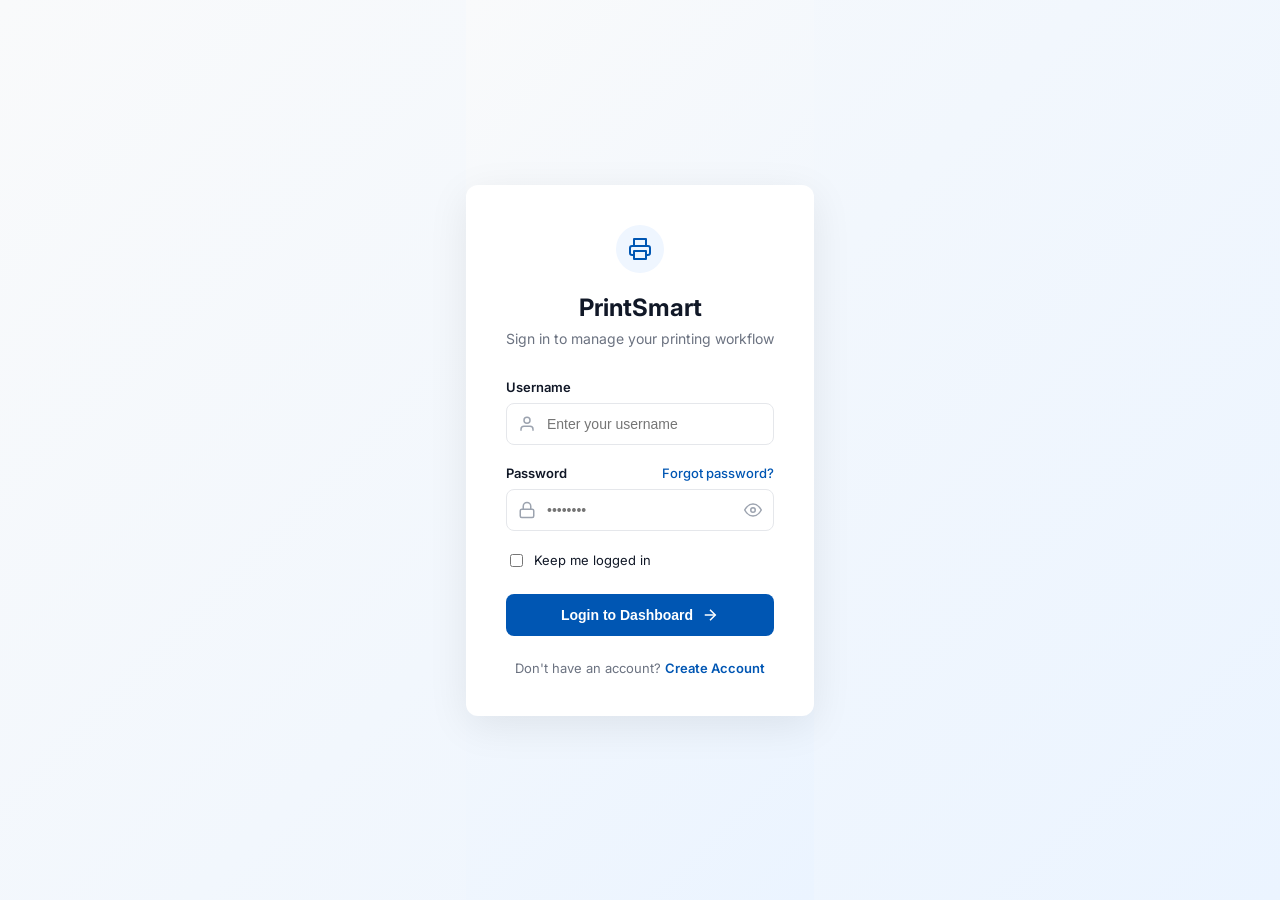
==== printsmartV2/Frontend/login.html @ c1108fa9 "update files" ====
<!DOCTYPE html>
<html lang="en">
<head>
    <meta charset="UTF-8">
    <meta name="viewport" content="width=device-width, initial-scale=1.0">
    <title>PrintSmart - Login</title>
    <link href="https://fonts.googleapis.com/css2?family=Inter:wght@400;500;600;700&display=swap" rel="stylesheet">
    <style>
        :root {
            --primary-blue: #0056b3;
            --text-main: #111827;
            --text-muted: #6B7280;
            --border-color: #E5E7EB;
        }

        body, html {
            margin: 0;
            padding: 0;
            height: 100%;
            font-family: 'Inter', sans-serif;
            background: linear-gradient(135deg, #F9FAFB 0%, #EBF4FF 100%);
            display: flex;
            align-items: center;
            justify-content: center;
        }

        .login-card {
            background-color: white;
            padding: 40px;
            border-radius: 12px;
            box-shadow: 0 10px 40px rgba(0, 0, 0, 0.08);
            width: 100%;
            max-width: 400px;
            text-align: center;
        }

        .login-icon-wrapper {
            width: 48px;
            height: 48px;
            background-color: #EFF6FF;
            border-radius: 50%;
            display: flex;
            align-items: center;
            justify-content: center;
            margin: 0 auto 20px;
        }

        .login-header h1 {
            margin: 0 0 8px;
            font-size: 24px;
            font-weight: 700;
            color: var(--text-main);
        }

        .login-header p {
            margin: 0 0 32px;
            font-size: 14px;
            color: var(--text-muted);
        }

        .form-group {
            text-align: left;
            margin-bottom: 20px;
        }

        .form-group label {
            display: block;
            font-size: 13px;
            font-weight: 600;
            color: var(--text-main);
            margin-bottom: 8px;
        }

        .header-between {
            display: flex;
            justify-content: space-between;
            align-items: center;
        }

        .forgot-link {
            font-size: 13px;
            color: var(--primary-blue);
            text-decoration: none;
            font-weight: 500;
        }

        .input-wrapper {
            position: relative;
            display: flex;
            align-items: center;
        }

        .input-wrapper svg.icon-left {
            position: absolute;
            left: 12px;
            color: #9CA3AF;
        }
        
        .input-wrapper svg.icon-right {
            position: absolute;
            right: 12px;
            color: #9CA3AF;
            cursor: pointer;
        }

        .input-wrapper input {
            width: 100%;
            padding: 12px 12px 12px 40px;
            border: 1px solid var(--border-color);
            border-radius: 8px;
            font-size: 14px;
            outline: none;
            box-sizing: border-box;
            transition: all 0.2s;
        }

        .input-wrapper input:focus {
            border-color: var(--primary-blue);
            box-shadow: 0 0 0 3px rgba(0, 86, 179, 0.1);
        }

        .checkbox-container {
            display: flex;
            align-items: center;
            gap: 8px;
            margin-bottom: 24px;
            text-align: left;
        }

        .checkbox-container input {
            cursor: pointer;
        }

        .checkbox-container label {
            font-size: 13px;
            color: var(--text-main);
            cursor: pointer;
        }

        .btn-submit {
            width: 100%;
            padding: 12px;
            background-color: var(--primary-blue);
            color: white;
            border: none;
            border-radius: 8px;
            font-size: 14px;
            font-weight: 600;
            cursor: pointer;
            transition: background 0.2s;
            display: flex;
            justify-content: center;
            align-items: center;
            gap: 8px;
        }

        .btn-submit:hover {
            background-color: #004494;
        }

        .error-message {
            color: #DC2626;
            font-size: 13px;
            margin-bottom: 16px;
            display: none;
            text-align: left;
            font-weight: 500;
        }

        .create-account {
            margin-top: 24px;
            font-size: 13px;
            color: var(--text-muted);
        }

        .create-account a {
            color: var(--primary-blue);
            text-decoration: none;
            font-weight: 600;
        }
    </style>
</head>
<body>

    <div class="login-card">
        <div class="login-icon-wrapper">
            <svg width="24" height="24" viewBox="0 0 24 24" fill="none" stroke="#0056b3" stroke-width="2" stroke-linecap="round" stroke-linejoin="round">
                <polyline points="6 9 6 2 18 2 18 9"></polyline>
                <path d="M6 18H4a2 2 0 0 1-2-2v-5a2 2 0 0 1 2-2h16a2 2 0 0 1 2 2v5a2 2 0 0 1-2 2h-2"></path>
                <rect x="6" y="14" width="12" height="8"></rect>
            </svg>
        </div>
        
        <div class="login-header">
            <h1>PrintSmart</h1>
            <p>Sign in to manage your printing workflow</p>
        </div>

        <div class="error-message" id="errorMsg">Invalid username or password.</div>

        <div class="form-group">
            <label>Username</label>
            <div class="input-wrapper">
                <svg class="icon-left" width="18" height="18" viewBox="0 0 24 24" fill="none" stroke="currentColor" stroke-width="2"><path d="M20 21v-2a4 4 0 0 0-4-4H8a4 4 0 0 0-4 4v2"/><circle cx="12" cy="7" r="4"/></svg>
                <input type="text" id="username" placeholder="Enter your username">
            </div>
        </div>

        <div class="form-group">
            <div class="header-between">
                <label style="margin:0;">Password</label>
                <a href="#" class="forgot-link">Forgot password?</a>
            </div>
            <div class="input-wrapper" style="margin-top: 8px;">
                <svg class="icon-left" width="18" height="18" viewBox="0 0 24 24" fill="none" stroke="currentColor" stroke-width="2"><rect x="3" y="11" width="18" height="11" rx="2" ry="2"/><path d="M7 11V7a5 5 0 0 1 10 0v4"/></svg>
                <input type="password" id="password" placeholder="••••••••">
                <svg class="icon-right" id="togglePassword" width="18" height="18" viewBox="0 0 24 24" fill="none" stroke="currentColor" stroke-width="2"><path d="M1 12s4-8 11-8 11 8 11 8-4 8-11 8-11-8-11-8z"/><circle cx="12" cy="12" r="3"/></svg>
            </div>
        </div>

        <div class="checkbox-container">
            <input type="checkbox" id="keepLogged">
            <label for="keepLogged">Keep me logged in</label>
        </div>

        <button class="btn-submit" id="loginBtn">
            Login to Dashboard
            <svg width="18" height="18" viewBox="0 0 24 24" fill="none" stroke="currentColor" stroke-width="2"><line x1="5" y1="12" x2="19" y2="12"/><polyline points="12 5 19 12 12 19"/></svg>
        </button>

        <div class="create-account">
            Don't have an account? <a href="#">Create Account</a>
        </div>
    </div>

    <script>
        const loginBtn = document.getElementById('loginBtn');
        const usernameInput = document.getElementById('username');
        const passwordInput = document.getElementById('password');
        const errorMsg = document.getElementById('errorMsg');
        const togglePwd = document.getElementById('togglePassword');

        // Toggle password visibility
        togglePwd.addEventListener('click', () => {
            if (passwordInput.type === 'password') {
                passwordInput.type = 'text';
                togglePwd.innerHTML = '<path d="M17.94 17.94A10.07 10.07 0 0 1 12 20c-7 0-11-8-11-8a18.45 18.45 0 0 1 5.06-5.94M9.9 4.24A9.12 9.12 0 0 1 12 4c7 0 11 8 11 8a18.5 18.5 0 0 1-2.16 3.19m-6.72-1.07a3 3 0 1 1-4.24-4.24"/><line x1="1" y1="1" x2="23" y2="23"/>'; // Eye off icon
            } else {
                passwordInput.type = 'password';
                togglePwd.innerHTML = '<path d="M1 12s4-8 11-8 11 8 11 8-4 8-11 8-11-8-11-8z"/><circle cx="12" cy="12" r="3"/>'; // Eye icon
            }
        });

        // Handle Login logic
        function handleLogin() {
            const user = usernameInput.value.trim();
            const pass = passwordInput.value;

            if (user === 'Admin' && pass === 'admin123') {
                errorMsg.style.display = 'none';
                // Fake a token save
                localStorage.setItem('printsmart_auth', 'true');
                // Navigate to dashboard
                window.location.href = 'index.html';
            } else {
                errorMsg.style.display = 'block';
            }
        }

        loginBtn.addEventListener('click', handleLogin);
        passwordInput.addEventListener('keypress', (e) => {
            if (e.key === 'Enter') handleLogin();
        });
        usernameInput.addEventListener('keypress', (e) => {
            if (e.key === 'Enter') handleLogin();
        });

        // If user accesses /login.html while already logged in, we could redirect them, but no big deal for this demo.
    </script>
</body>
</html>
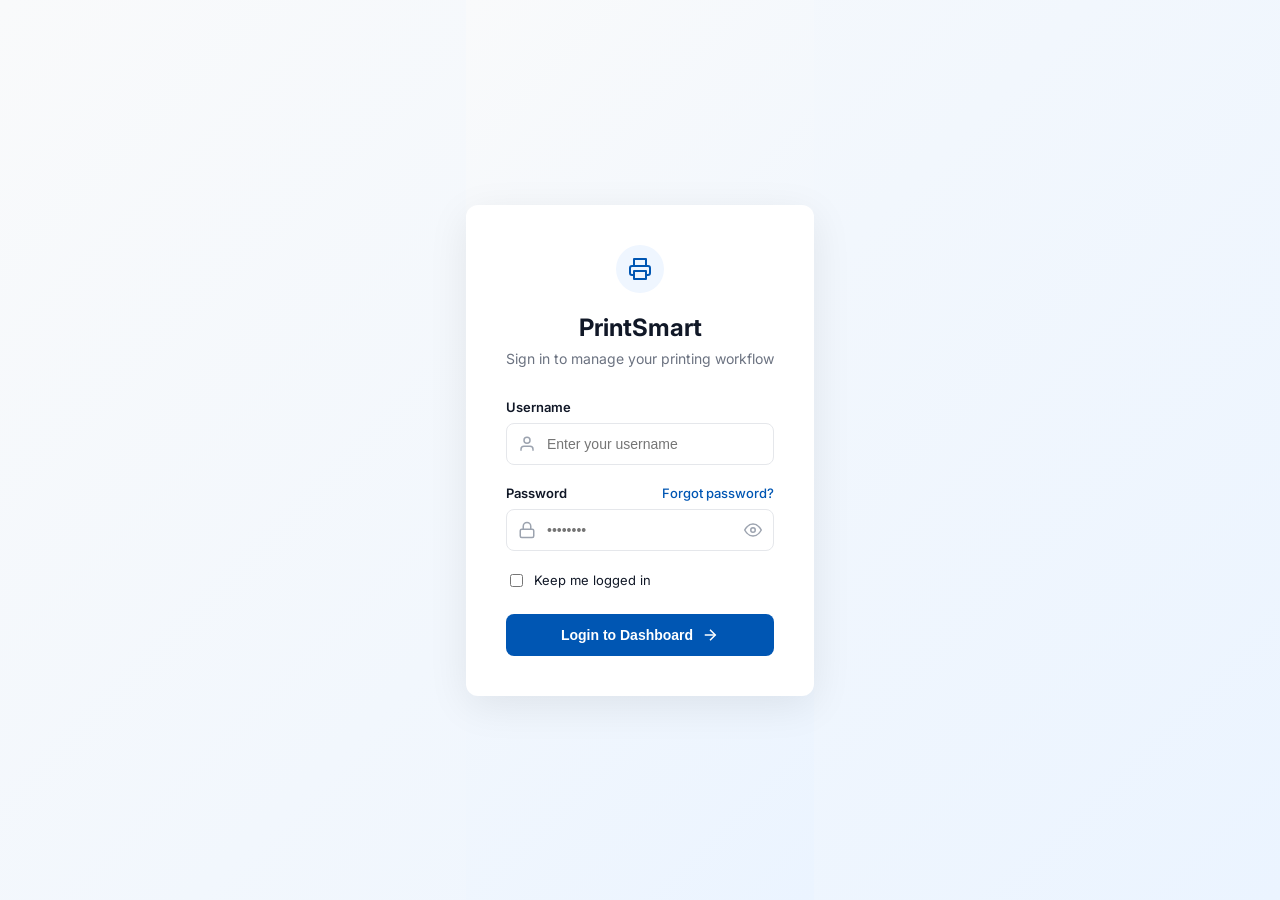
==== commit 31d4c45d: "loginpage fine tune" ====
--- a/printsmartV2/Frontend/login.html
+++ b/printsmartV2/Frontend/login.html
@@ -228,9 +228,7 @@
             <svg width="18" height="18" viewBox="0 0 24 24" fill="none" stroke="currentColor" stroke-width="2"><line x1="5" y1="12" x2="19" y2="12"/><polyline points="12 5 19 12 12 19"/></svg>
         </button>
 
-        <div class="create-account">
-            Don't have an account? <a href="#">Create Account</a>
-        </div>
+        
     </div>
 
     <script>
